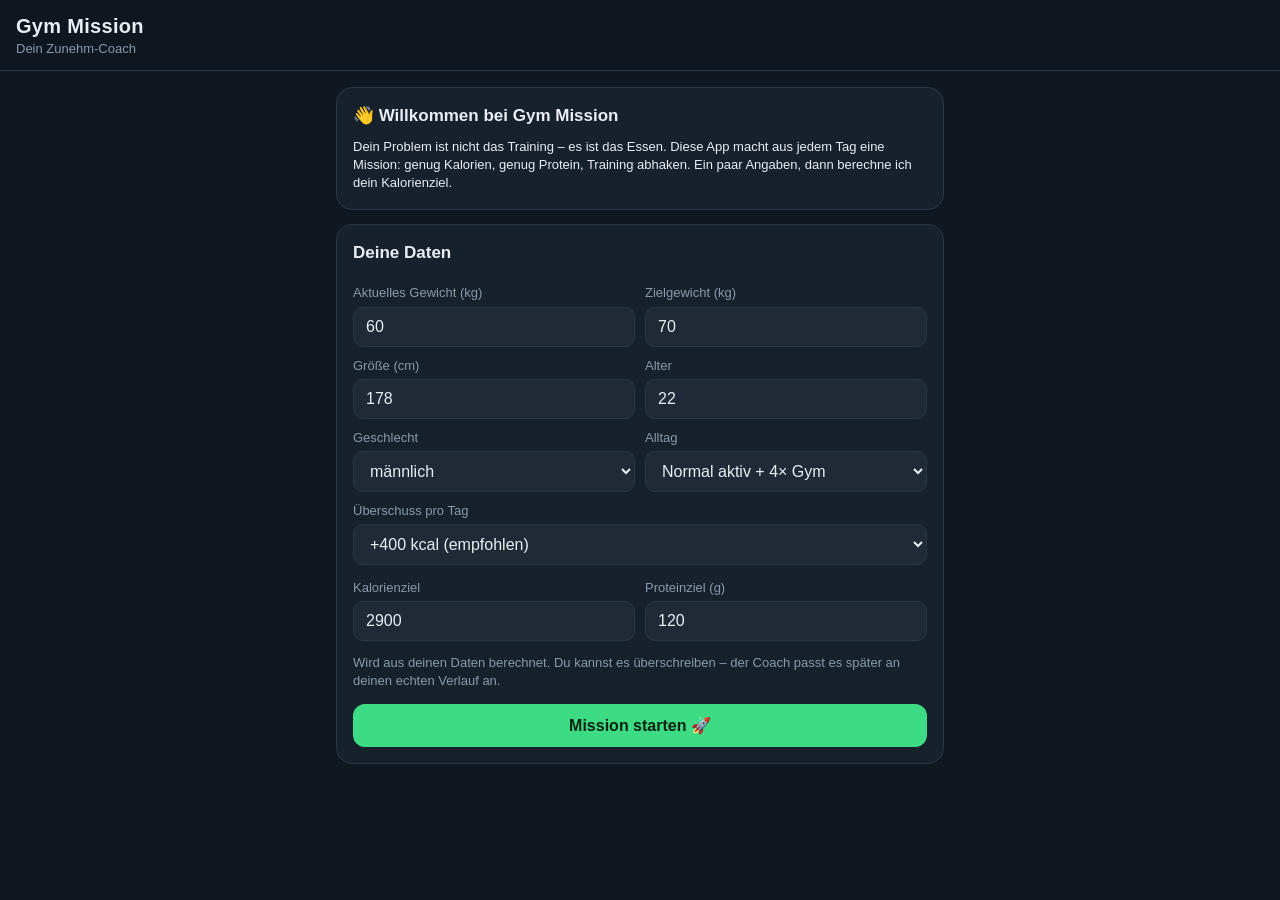
==== index.html @ 6b208ee0 "Gym Mission: PWA zum Zunehmen mit Tagesmissionen, Trainingsplan, Gewichtsverlauf, Coach und YAZIO-Sy" ====
<!doctype html>
<html lang="de">
<head>
  <meta charset="utf-8">
  <meta name="viewport" content="width=device-width, initial-scale=1, viewport-fit=cover">
  <meta name="theme-color" content="#0f1720">
  <meta name="apple-mobile-web-app-capable" content="yes">
  <meta name="apple-mobile-web-app-status-bar-style" content="black-translucent">
  <meta name="apple-mobile-web-app-title" content="Gym Mission">
  <title>Gym Mission</title>
  <link rel="manifest" href="manifest.webmanifest">
  <link rel="icon" href="icons/icon.svg" type="image/svg+xml">
  <link rel="apple-touch-icon" href="icons/icon-180.png">
  <link rel="stylesheet" href="style.css">
</head>
<body>
  <header class="top">
    <div>
      <div class="brand">Gym Mission</div>
      <div class="sub" id="levelLine"></div>
    </div>
    <div class="streak" id="streakBadge" title="Tage in Folge mit erreichtem Kalorienziel"></div>
  </header>

  <main id="view"></main>

  <nav class="tabs" id="tabs">
    <button data-tab="today" class="active"><span>☀️</span>Heute</button>
    <button data-tab="training"><span>🏋️</span>Training</button>
    <button data-tab="progress"><span>📈</span>Fortschritt</button>
    <button data-tab="settings"><span>⚙️</span>Setup</button>
  </nav>

  <div class="toast" id="toast"></div>
  <script src="app.js"></script>
</body>
</html>
---- style.css ----
:root {
  --bg: #0f1720;
  --card: #17212c;
  --card2: #1f2a36;
  --line: #2a3745;
  --text: #e8eef4;
  --muted: #8a9aab;
  --accent: #3ddc84;
  --accent-dim: #1d5e3c;
  --warn: #ffb547;
  --bad: #ff6b6b;
  --gold: #ffd166;
  --radius: 16px;
}

* { box-sizing: border-box; -webkit-tap-highlight-color: transparent; }
html, body { margin: 0; background: var(--bg); color: var(--text); }
body {
  font-family: -apple-system, BlinkMacSystemFont, "Segoe UI", Roboto, sans-serif;
  font-size: 16px;
  line-height: 1.4;
  padding-bottom: calc(80px + env(safe-area-inset-bottom));
}

.top {
  position: sticky; top: 0; z-index: 5;
  display: flex; justify-content: space-between; align-items: center;
  padding: calc(12px + env(safe-area-inset-top)) 16px 12px;
  background: rgba(15, 23, 32, .92);
  backdrop-filter: blur(8px);
  border-bottom: 1px solid var(--line);
}
.brand { font-weight: 800; font-size: 20px; letter-spacing: .3px; }
.sub { color: var(--muted); font-size: 13px; }
.streak {
  background: var(--card2); border-radius: 999px; padding: 6px 12px;
  font-weight: 700; font-size: 15px;
}

main { padding: 16px; max-width: 640px; margin: 0 auto; }

.card {
  background: var(--card); border-radius: var(--radius);
  padding: 16px; margin-bottom: 14px; border: 1px solid var(--line);
}
.card h2 { margin: 0 0 10px; font-size: 17px; }
.card h3 { margin: 14px 0 6px; font-size: 15px; color: var(--muted); }
.muted { color: var(--muted); font-size: 14px; }
.small { font-size: 13px; }
.row { display: flex; gap: 10px; align-items: center; }
.row > * { flex: 1; }
.spread { display: flex; justify-content: space-between; align-items: center; gap: 8px; }

/* Hero / Fortschrittsring */
.hero { display: flex; gap: 16px; align-items: center; }
.ring { width: 120px; height: 120px; flex: none; }
.ring text { fill: var(--text); font-weight: 800; }
.hero .big { font-size: 30px; font-weight: 800; }
.quote { font-style: italic; color: var(--muted); font-size: 14px; margin-top: 8px; }

/* Balken */
.bar { height: 12px; background: var(--card2); border-radius: 999px; overflow: hidden; margin: 6px 0 2px; }
.bar > i { display: block; height: 100%; background: var(--accent); border-radius: 999px; transition: width .4s; }
.bar.warn > i { background: var(--warn); }

/* Checkliste */
.check {
  display: flex; align-items: center; gap: 12px;
  padding: 12px 4px; border-bottom: 1px solid var(--line); cursor: pointer; user-select: none;
}
.check:last-child { border-bottom: 0; }
.check .box {
  width: 26px; height: 26px; border-radius: 8px; border: 2px solid var(--line);
  flex: none; display: grid; place-items: center; font-size: 16px; transition: all .15s;
}
.check.done .box { background: var(--accent); border-color: var(--accent); color: #062312; }
.check.done .label { color: var(--muted); text-decoration: line-through; }
.check .label { flex: 1; }
.check .xp { color: var(--gold); font-size: 12px; font-weight: 700; }
.check.auto { cursor: default; }

/* Formulare */
input, select {
  width: 100%; background: var(--card2); color: var(--text);
  border: 1px solid var(--line); border-radius: 10px; padding: 10px 12px; font-size: 16px;
}
label.f { display: block; font-size: 13px; color: var(--muted); margin: 10px 0 4px; }
button.btn {
  background: var(--accent); color: #062312; border: 0; border-radius: 12px;
  padding: 12px 16px; font-weight: 700; font-size: 16px; width: 100%; cursor: pointer;
}
button.btn.ghost { background: var(--card2); color: var(--text); border: 1px solid var(--line); }
button.btn.small { width: auto; padding: 8px 12px; font-size: 14px; }
button.btn:disabled { opacity: .45; }

/* Training */
.days { display: flex; gap: 8px; overflow-x: auto; padding-bottom: 4px; margin-bottom: 12px; }
.days button {
  flex: none; background: var(--card2); color: var(--text); border: 1px solid var(--line);
  border-radius: 999px; padding: 8px 14px; font-size: 14px; font-weight: 600;
}
.days button.active { background: var(--accent); color: #062312; border-color: var(--accent); }
.ex { border-bottom: 1px solid var(--line); padding: 12px 0; }
.ex:last-child { border-bottom: 0; }
.ex .name { font-weight: 700; }
.sets { display: flex; gap: 6px; margin-top: 8px; flex-wrap: wrap; }
.sets .set {
  width: 38px; height: 38px; border-radius: 10px; border: 2px solid var(--line);
  background: var(--card2); color: var(--muted); font-weight: 700; cursor: pointer;
}
.sets .set.done { background: var(--accent); border-color: var(--accent); color: #062312; }
.ex .kg { display: flex; gap: 8px; align-items: center; margin-top: 8px; }
.ex .kg input { width: 90px; flex: none; padding: 6px 8px; }

/* Kalender-Heatmap */
.weekgrid { display: grid; grid-template-columns: repeat(7, 1fr); gap: 4px; }
.weekgrid div { aspect-ratio: 1; border-radius: 6px; background: var(--card2); font-size: 10px; display: grid; place-items: center; color: var(--muted); }
.weekgrid .l1 { background: #1d4d33; color: var(--text); }
.weekgrid .l2 { background: #2a8a55; color: var(--text); }
.weekgrid .l3 { background: var(--accent); color: #062312; }

/* Abzeichen */
.badges { display: grid; grid-template-columns: repeat(5, 1fr); gap: 8px; }
.badge {
  background: var(--card2); border-radius: 12px; padding: 8px 2px; text-align: center;
  font-size: 12px; color: var(--muted); border: 1px solid var(--line);
}
.badge b { display: block; font-size: 15px; }
.badge.got { border-color: var(--gold); color: var(--gold); background: #2b2614; }

.chart { width: 100%; height: auto; display: block; }
.chart .grid { stroke: var(--line); stroke-width: 1; }
.chart .goal { stroke: var(--gold); stroke-dasharray: 5 5; stroke-width: 1.5; }
.chart .raw { fill: var(--muted); }
.chart .avg { fill: none; stroke: var(--accent); stroke-width: 3; stroke-linejoin: round; stroke-linecap: round; }
.chart text { fill: var(--muted); font-size: 11px; }

.coach { border-left: 4px solid var(--accent); }
.coach.warn { border-left-color: var(--warn); }

.list { margin: 0; padding-left: 20px; }
.list li { margin: 6px 0; }

.loglist { max-height: 220px; overflow-y: auto; }
.loglist .spread { padding: 6px 0; border-bottom: 1px solid var(--line); font-size: 14px; }
.x { background: none; border: 0; color: var(--bad); font-size: 18px; cursor: pointer; }

code, .code { background: var(--card2); border-radius: 6px; padding: 2px 6px; font-size: 13px; word-break: break-all; }
ol.steps li { margin: 6px 0; }

/* Navigation */
.tabs {
  position: fixed; bottom: 0; left: 0; right: 0; z-index: 5;
  display: flex; background: rgba(23, 33, 44, .97); border-top: 1px solid var(--line);
  padding-bottom: env(safe-area-inset-bottom);
}
.tabs button {
  flex: 1; background: none; border: 0; color: var(--muted); padding: 8px 0 10px;
  font-size: 12px; font-weight: 600; display: flex; flex-direction: column; align-items: center; gap: 2px;
}
.tabs button span { font-size: 20px; filter: grayscale(1); opacity: .7; }
.tabs button.active { color: var(--accent); }
.tabs button.active span { filter: none; opacity: 1; }

.toast {
  position: fixed; left: 50%; bottom: calc(90px + env(safe-area-inset-bottom));
  transform: translateX(-50%) translateY(20px); opacity: 0; pointer-events: none;
  background: var(--gold); color: #2b2000; font-weight: 700; padding: 10px 16px;
  border-radius: 999px; transition: all .25s; z-index: 10; max-width: 90vw; text-align: center;
}
.toast.show { opacity: 1; transform: translateX(-50%) translateY(0); }
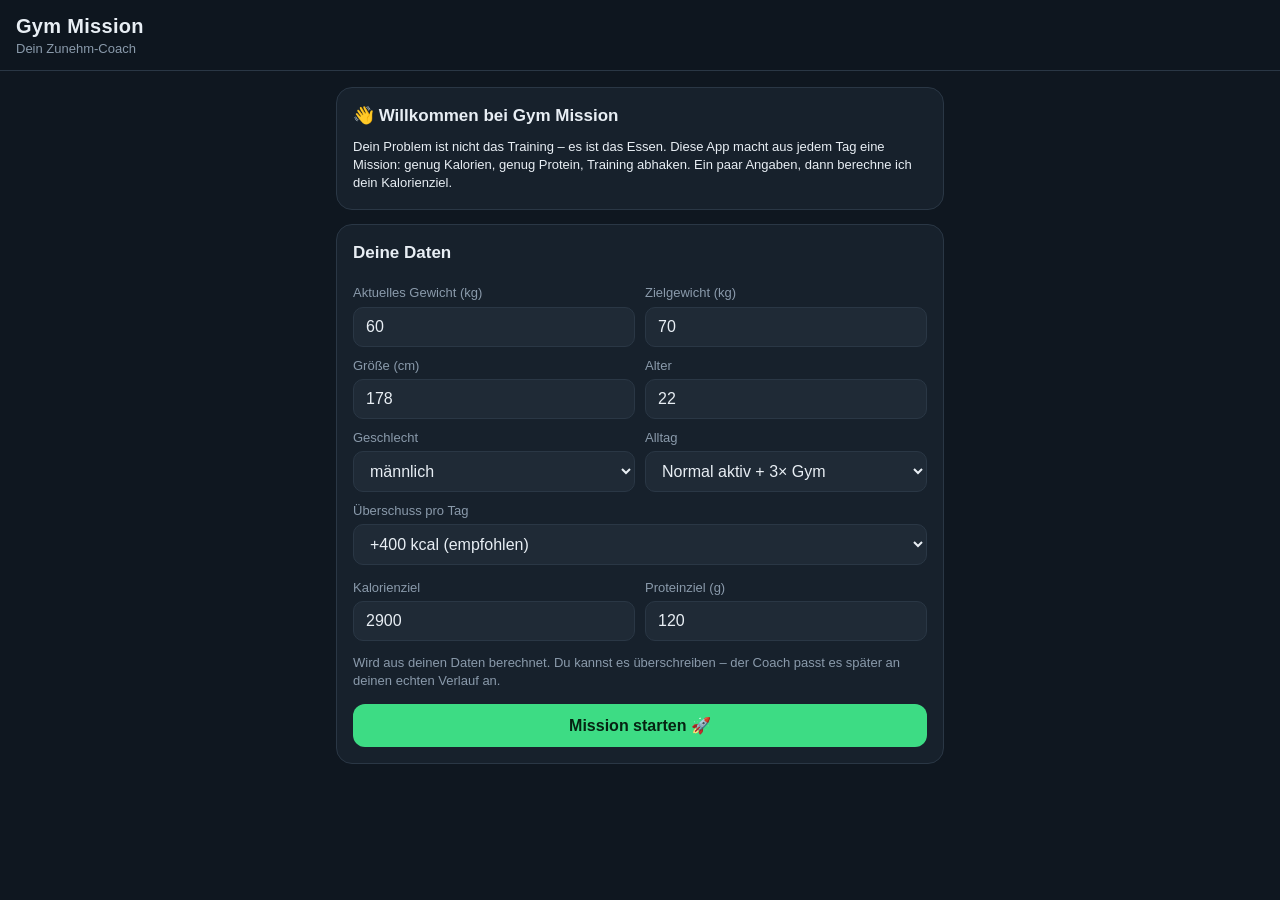
==== commit a4e90474: "Muskel-Scan: Hologramm zeigt trainierte Muskelgruppen (heute / 7 Tage) in Rot Co-Authored-By: Claude" ====
--- a/index.html
+++ b/index.html
@@ -32,6 +32,7 @@
   </nav>
 
   <div class="toast" id="toast"></div>
+  <script src="holo.js"></script>
   <script src="app.js"></script>
 </body>
 </html>
--- a/style.css
+++ b/style.css
@@ -169,3 +169,34 @@
   border-radius: 999px; transition: all .25s; z-index: 10; max-width: 90vw; text-align: center;
 }
 .toast.show { opacity: 1; transform: translateX(-50%) translateY(0); }
+
+/* ---------- Muskel-Hologramm ---------- */
+.holo-card { background: radial-gradient(ellipse at 50% 60%, #0d2a36 0%, var(--card) 70%); overflow: hidden; }
+.holo-stage { perspective: 800px; margin: 8px 0 0; }
+.holo { width: 100%; height: auto; display: block; animation: holoFloat 6s ease-in-out infinite; transform-origin: 50% 90%; }
+.holo-body { fill: rgba(72, 229, 255, .07); }
+.holo-edge { fill: none; stroke: #48e5ff; stroke-width: 1.4; filter: drop-shadow(0 0 3px #48e5ff) drop-shadow(0 0 8px rgba(72, 229, 255, .6)); }
+.holo-base { fill: url(#baseGrad); }
+.holo-label { fill: #48e5ff; font-size: 11px; letter-spacing: 3px; opacity: .8; }
+.mu { fill: rgba(72, 229, 255, .10); stroke: rgba(72, 229, 255, .45); stroke-width: .8; transition: fill .4s; }
+.mu.hot {
+  fill: rgba(255, 45, 45, var(--heat)); stroke: rgba(255, 140, 140, .9);
+  filter: drop-shadow(0 0 4px rgba(255, 40, 40, var(--heat)));
+  animation: pulse 2.4s ease-in-out infinite;
+}
+.holo-scan { fill: url(#scanGrad); animation: scan 3.5s linear infinite; }
+@keyframes scan { from { transform: translateY(0); } to { transform: translateY(480px); } }
+@keyframes holoFloat {
+  0%, 100% { transform: rotateY(-8deg) translateY(0); }
+  50% { transform: rotateY(8deg) translateY(-4px); }
+}
+@keyframes pulse { 50% { opacity: .75; } }
+@media (prefers-reduced-motion: reduce) { .holo, .holo-scan, .mu.hot { animation: none; } }
+
+.seg { display: flex; background: var(--card2); border-radius: 999px; padding: 3px; }
+.seg button { background: none; border: 0; color: var(--muted); padding: 6px 12px; border-radius: 999px; font-size: 13px; font-weight: 600; }
+.seg button.on { background: #48e5ff; color: #04222b; }
+
+.holo-legend { display: flex; flex-wrap: wrap; gap: 6px 12px; margin-top: 10px; font-size: 13px; }
+.holo-legend span { display: inline-flex; align-items: center; gap: 6px; }
+.holo-legend i { width: 12px; height: 12px; border-radius: 3px; background: rgba(255, 45, 45, var(--heat)); box-shadow: 0 0 6px rgba(255, 40, 40, .6); }
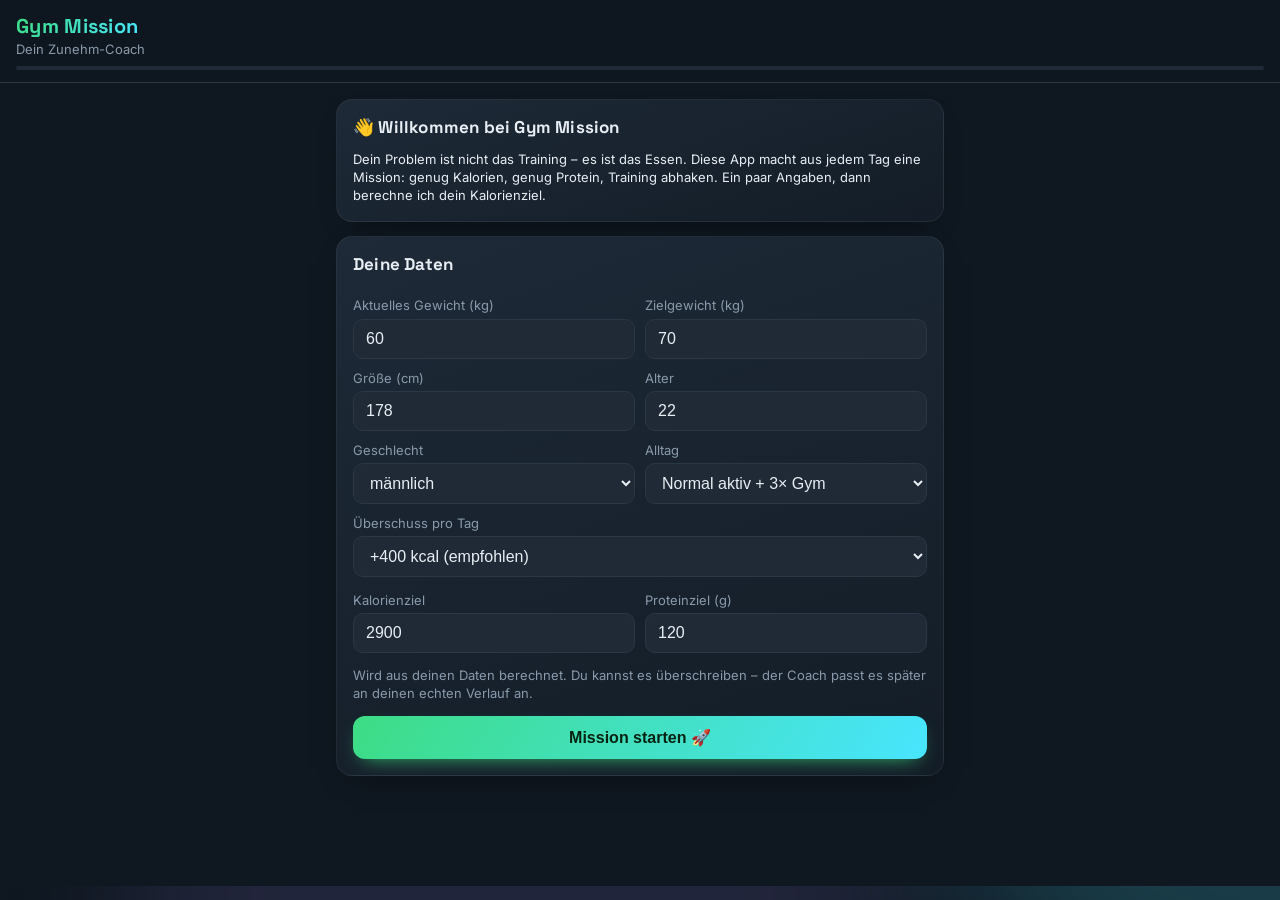
==== commit 85b2a77d: "Design-Upgrade: Bergpfad zum Ziel, Konfetti, Rezeptbilder, Animationen, neue Schriften und Hintergru" ====
--- a/index.html
+++ b/index.html
@@ -11,6 +11,9 @@
   <link rel="manifest" href="manifest.webmanifest">
   <link rel="icon" href="icons/icon.svg" type="image/svg+xml">
   <link rel="apple-touch-icon" href="icons/icon-180.png">
+  <link rel="preconnect" href="https://fonts.googleapis.com">
+  <link rel="preconnect" href="https://fonts.gstatic.com" crossorigin>
+  <link rel="stylesheet" href="https://fonts.googleapis.com/css2?family=Inter:wght@400;500;600;700&family=Space+Grotesk:wght@500;600;700&display=swap">
   <link rel="stylesheet" href="style.css">
 </head>
 <body>
@@ -20,19 +23,24 @@
       <div class="sub" id="levelLine"></div>
     </div>
     <div class="streak" id="streakBadge" title="Tage in Folge mit erreichtem Kalorienziel"></div>
+    <div class="xpbar"><i id="xpFill"></i></div>
   </header>
+  <div class="aurora" aria-hidden="true"><span></span><span></span><span></span></div>
 
   <main id="view"></main>
 
   <nav class="tabs" id="tabs">
     <button data-tab="today" class="active"><span>☀️</span>Heute</button>
     <button data-tab="training"><span>🏋️</span>Training</button>
+    <button data-tab="food"><span>🍽️</span>Essen</button>
     <button data-tab="progress"><span>📈</span>Fortschritt</button>
     <button data-tab="settings"><span>⚙️</span>Setup</button>
   </nav>
 
   <div class="toast" id="toast"></div>
+  <script src="fx.js"></script>
   <script src="holo.js"></script>
+  <script src="food.js"></script>
   <script src="app.js"></script>
 </body>
 </html>
--- a/style.css
+++ b/style.css
@@ -200,3 +200,160 @@
 .holo-legend { display: flex; flex-wrap: wrap; gap: 6px 12px; margin-top: 10px; font-size: 13px; }
 .holo-legend span { display: inline-flex; align-items: center; gap: 6px; }
 .holo-legend i { width: 12px; height: 12px; border-radius: 3px; background: rgba(255, 45, 45, var(--heat)); box-shadow: 0 0 6px rgba(255, 40, 40, .6); }
+
+/* ---------- Essen ---------- */
+details.recipe { background: var(--card2); border-radius: 12px; padding: 10px 12px; margin: 8px 0; border: 1px solid var(--line); }
+details.recipe summary { cursor: pointer; list-style: none; }
+details.recipe summary::-webkit-details-marker { display: none; }
+details.recipe[open] summary { margin-bottom: 6px; }
+details.recipe h4 { margin: 10px 0 4px; font-size: 13px; color: var(--muted); text-transform: uppercase; letter-spacing: .5px; }
+details.recipe .btn { margin-top: 10px; }
+.tag { font-size: 11px; color: var(--muted); border: 1px solid var(--line); border-radius: 999px; padding: 2px 8px; flex: none; }
+.meal { border-bottom: 1px solid var(--line); padding-bottom: 6px; }
+.meal:last-of-type { border-bottom: 0; }
+.meal .check { border: 0; padding: 8px 0 0; }
+.meal.done details.recipe { opacity: .55; }
+.shop { columns: 2; column-gap: 20px; }
+.shop li { break-inside: avoid; }
+.tabs button { font-size: 11px; }
+
+/* =========================================================
+   Design-Upgrade: Schrift, Hintergrund, Animationen, Bilder
+   ========================================================= */
+:root {
+  --grad: linear-gradient(120deg, #3ddc84 0%, #48e5ff 100%);
+  --grad-warm: linear-gradient(120deg, #ffd166 0%, #ff8a5c 100%);
+  --font-display: "Space Grotesk", "Inter", system-ui, sans-serif;
+  --font-body: "Inter", -apple-system, BlinkMacSystemFont, "Segoe UI", Roboto, sans-serif;
+}
+body { font-family: var(--font-body); overflow-x: hidden; }
+.brand, .card h2, .big, .pct-chip, .hero .big { font-family: var(--font-display); }
+.brand { background: var(--grad); -webkit-background-clip: text; background-clip: text; color: transparent; }
+.card h2 { letter-spacing: .2px; }
+
+/* Lebendiger Hintergrund: langsam treibende Farbflecken */
+.aurora { position: fixed; inset: 0; z-index: -1; overflow: hidden; pointer-events: none; }
+.aurora span { position: absolute; width: 60vmax; height: 60vmax; border-radius: 50%; filter: blur(70px); opacity: .18; animation: drift 24s ease-in-out infinite alternate; }
+.aurora span:nth-child(1) { background: #3ddc84; top: -25vmax; left: -20vmax; }
+.aurora span:nth-child(2) { background: #48e5ff; top: 30vh; right: -30vmax; animation-delay: -8s; animation-duration: 30s; }
+.aurora span:nth-child(3) { background: #a78bfa; bottom: -30vmax; left: 10vw; opacity: .12; animation-delay: -16s; animation-duration: 36s; }
+@keyframes drift { to { transform: translate(8vmax, 6vmax) scale(1.15); } }
+
+.card {
+  background: linear-gradient(160deg, rgba(31, 44, 58, .92), rgba(20, 30, 40, .92));
+  border: 1px solid rgba(255, 255, 255, .06);
+  box-shadow: 0 10px 30px -18px rgba(0, 0, 0, .8);
+  backdrop-filter: blur(6px);
+}
+
+/* XP-Leiste im Header */
+.top { flex-wrap: wrap; }
+.xpbar { flex-basis: 100%; height: 4px; background: var(--card2); border-radius: 999px; margin-top: 8px; overflow: hidden; }
+.xpbar i { display: block; height: 100%; width: 0; background: var(--grad-warm); border-radius: 999px; transition: width .8s cubic-bezier(.2, .8, .2, 1); box-shadow: 0 0 10px #ffd166; }
+.flame { display: inline-block; animation: flicker 1.6s ease-in-out infinite; transform-origin: 50% 90%; }
+@keyframes flicker { 0%, 100% { transform: scale(1) rotate(-3deg); } 30% { transform: scale(1.12) rotate(3deg); } 60% { transform: scale(.95) rotate(-1deg); } }
+
+/* Seitenwechsel: Karten gleiten nacheinander herein */
+#view.enter > * { animation: rise .5s cubic-bezier(.2, .8, .2, 1) both; }
+#view.enter > *:nth-child(2) { animation-delay: .06s; }
+#view.enter > *:nth-child(3) { animation-delay: .12s; }
+#view.enter > *:nth-child(4) { animation-delay: .18s; }
+#view.enter > *:nth-child(5) { animation-delay: .24s; }
+#view.enter > *:nth-child(n+6) { animation-delay: .3s; }
+@keyframes rise { from { opacity: .01; transform: translateY(14px); } to { opacity: 1; transform: none; } }
+#view.enter .bar > i, #view.enter .xpbar i { animation: grow 1s cubic-bezier(.2, .8, .2, 1) both .2s; transform-origin: left; }
+@keyframes grow { from { transform: scaleX(0); } to { transform: scaleX(1); } }
+
+/* Balken mit Glanz */
+.bar > i { background: var(--grad); position: relative; overflow: hidden; }
+.bar > i::after { content: ""; position: absolute; inset: 0; background: linear-gradient(90deg, transparent, rgba(255, 255, 255, .35), transparent); transform: translateX(-100%); animation: shine 2.8s ease-in-out infinite 1s; }
+.bar.warn > i { background: var(--grad-warm); }
+.bar.thin { height: 6px; margin: 0 0 6px; }
+@keyframes shine { 60%, 100% { transform: translateX(100%); } }
+
+/* Hero mit Bergpfad */
+.hero-card { background: linear-gradient(170deg, #1b3247 0%, #142231 55%, #121c27 100%); position: relative; overflow: hidden; }
+.hero-top { display: flex; justify-content: space-between; align-items: flex-start; gap: 12px; }
+.eyebrow { text-transform: uppercase; letter-spacing: 1.6px; font-size: 11px; font-weight: 700; color: #48e5ff; }
+.hero-card .big { font-size: 44px; font-weight: 700; line-height: 1.05; margin: 4px 0; font-variant-numeric: tabular-nums; }
+.hero-card .big small { font-size: 20px; color: var(--muted); font-weight: 600; }
+.pct-chip { flex: none; background: var(--grad); color: #04222b; font-weight: 700; font-size: 20px; border-radius: 14px; padding: 8px 12px; box-shadow: 0 6px 20px -6px rgba(61, 220, 132, .7); }
+.scene { width: 100%; height: auto; display: block; margin-top: 8px; overflow: visible; }
+.scene .star { fill: #e8f4ff; animation: twinkle 3s ease-in-out infinite; }
+@keyframes twinkle { 50% { opacity: .2; } }
+.scene .sun { animation: glow 5s ease-in-out infinite; transform-origin: 292px 34px; }
+@keyframes glow { 50% { transform: scale(1.2); opacity: .7; } }
+.scene .trail-bg { fill: none; stroke: rgba(232, 238, 244, .25); stroke-width: 2; stroke-dasharray: 3 4; stroke-linejoin: round; }
+.scene .trail { fill: none; stroke: url(#trailGrad); stroke-width: 3.5; stroke-linecap: round; stroke-linejoin: round;
+  stroke-dasharray: var(--walked) 999; filter: drop-shadow(0 0 4px rgba(61, 220, 132, .8)); }
+#view.enter .scene .trail { animation: walk 1.6s cubic-bezier(.3, .7, .2, 1) both .2s; }
+@keyframes walk { from { stroke-dasharray: 0 999; } }
+.scene .ms circle { fill: #14202c; stroke: rgba(232, 238, 244, .5); stroke-width: 1.2; }
+.scene .ms text { fill: rgba(232, 238, 244, .55); font-size: 7px; font-weight: 600; font-family: var(--font-body); }
+.scene .ms.got circle { fill: #ffd166; stroke: #ffd166; }
+.scene .ms.got text { fill: #ffd166; }
+.scene .me { transform: translate(var(--mx), var(--my)); }
+#view.enter .scene .me { animation: arrive 1.6s cubic-bezier(.3, .7, .2, 1) both .2s; }
+@keyframes arrive { from { transform: translate(26px, 146px); } }
+.scene .me-dot { fill: #fff; stroke: #3ddc84; stroke-width: 3; }
+.scene .me-pulse { fill: #3ddc84; opacity: .5; animation: ping 2s ease-out infinite; transform-box: fill-box; transform-origin: center; }
+@keyframes ping { from { transform: scale(.8); opacity: .6; } to { transform: scale(2.6); opacity: 0; } }
+.scene .flag-cloth { animation: wave 1.2s ease-in-out infinite; transform-origin: 0 -12px; transform-box: view-box; }
+@keyframes wave { 50% { transform: skewY(8deg) scaleX(.85); } }
+.scene .goal-label { fill: #ffd166; font-size: 10px; font-weight: 700; font-family: var(--font-display); }
+.scene .start-label { fill: var(--muted); font-size: 8px; font-family: var(--font-body); }
+.quote { border-left: 3px solid #48e5ff; padding-left: 10px; margin-top: 10px; }
+
+/* Abhaken: Pop-Effekt */
+.check .box { transition: transform .2s, background .2s, border-color .2s; }
+.check:active .box { transform: scale(.85); }
+.check.done .box { background: var(--grad); border-color: transparent; box-shadow: 0 0 12px rgba(61, 220, 132, .55); }
+.check.pop .box, .sets .set.pop { animation: pop .35s cubic-bezier(.3, 1.6, .5, 1); }
+@keyframes pop { 0% { transform: scale(.6); } 100% { transform: scale(1); } }
+.sets .set { transition: transform .15s; }
+.sets .set:active { transform: scale(.88); }
+.sets .set.done { background: var(--grad); border-color: transparent; }
+
+/* Knöpfe */
+button.btn { background: var(--grad); transition: transform .15s, box-shadow .2s; box-shadow: 0 8px 20px -10px rgba(61, 220, 132, .9); }
+button.btn:active { transform: scale(.97); }
+button.btn.ghost { background: rgba(255, 255, 255, .04); box-shadow: none; }
+#finish:not(:disabled) { position: relative; overflow: hidden; }
+#finish:not(:disabled)::after { content: ""; position: absolute; inset: 0; background: linear-gradient(100deg, transparent 30%, rgba(255, 255, 255, .45) 50%, transparent 70%); transform: translateX(-100%); animation: shine 2.2s ease-in-out infinite; }
+
+/* Navigation mit leuchtendem aktiven Tab */
+.tabs { backdrop-filter: blur(12px); background: rgba(17, 26, 35, .88); }
+.tabs button { position: relative; transition: color .2s; }
+.tabs button.active::before { content: ""; position: absolute; top: 0; left: 30%; right: 30%; height: 3px; border-radius: 0 0 4px 4px; background: var(--grad); box-shadow: 0 0 10px #3ddc84; }
+.tabs button.active span { animation: bounce .4s cubic-bezier(.3, 1.6, .5, 1); }
+@keyframes bounce { 0% { transform: translateY(4px) scale(.8); } 100% { transform: none; } }
+
+/* Rezept-Bilder */
+details.recipe summary.rsum { display: flex; gap: 12px; align-items: center; }
+.rtxt { flex: 1; min-width: 0; }
+.rimg { flex: none; width: 56px; height: 56px; border-radius: 14px; display: grid; place-items: center; font-size: 30px; position: relative; overflow: hidden; box-shadow: inset 0 0 0 1px rgba(255, 255, 255, .12); transition: transform .3s; }
+.rimg::after { content: ""; position: absolute; inset: 0; background: radial-gradient(circle at 30% 25%, rgba(255, 255, 255, .35), transparent 55%); }
+details.recipe[open] .rimg { transform: rotate(-6deg) scale(1.08); }
+.cat-shake { background: linear-gradient(135deg, #a78bfa, #ff6b9a); }
+.cat-breakfast { background: linear-gradient(135deg, #ffd166, #ff8a5c); }
+.cat-main { background: linear-gradient(135deg, #ff8a5c, #e8475f); }
+.cat-snack { background: linear-gradient(135deg, #3ddc84, #2bb3c0); }
+details.recipe { transition: border-color .2s, transform .2s; }
+details.recipe:hover { border-color: rgba(72, 229, 255, .35); }
+details.recipe[open] > :not(summary) { animation: rise .35s ease both; }
+
+/* Konfetti-Ebene */
+.confetti { position: fixed; inset: 0; width: 100vw; height: 100vh; pointer-events: none; z-index: 50; }
+.toast { box-shadow: 0 10px 30px -8px rgba(255, 209, 102, .6); }
+.toast.show { animation: tada .5s cubic-bezier(.3, 1.6, .5, 1); }
+@keyframes tada { from { transform: translateX(-50%) scale(.7); } to { transform: translateX(-50%) scale(1); } }
+
+/* Abzeichen glänzen */
+.badge.got { background: linear-gradient(140deg, #3a3018, #2b2614); box-shadow: 0 0 14px -4px rgba(255, 209, 102, .7); }
+.chart .avg { stroke: url(#chartGrad); }
+#view.enter .chart .avg { stroke-dasharray: 2000; animation: draw 1.6s ease both; }
+@keyframes draw { from { stroke-dashoffset: 2000; } to { stroke-dashoffset: 0; } }
+
+@media (prefers-reduced-motion: reduce) {
+  *, *::before, *::after { animation: none !important; transition: none !important; }
+}
